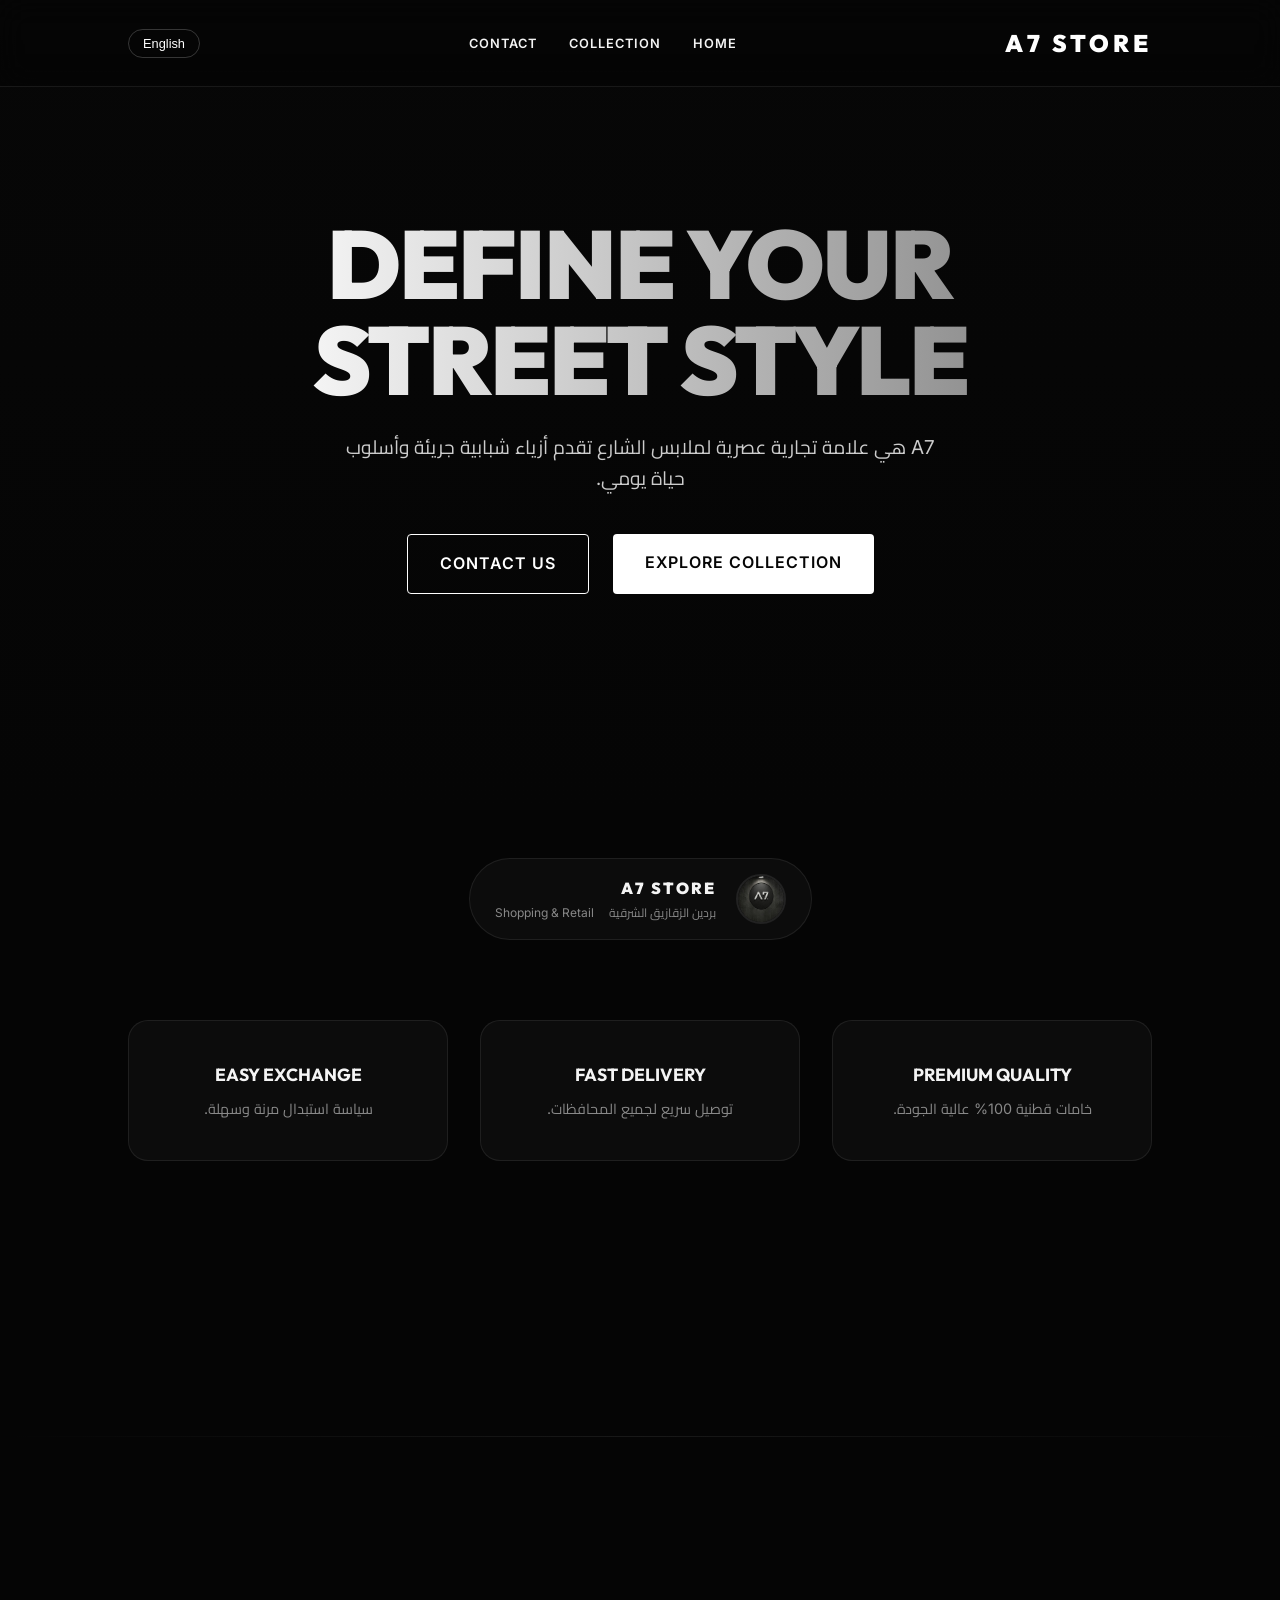
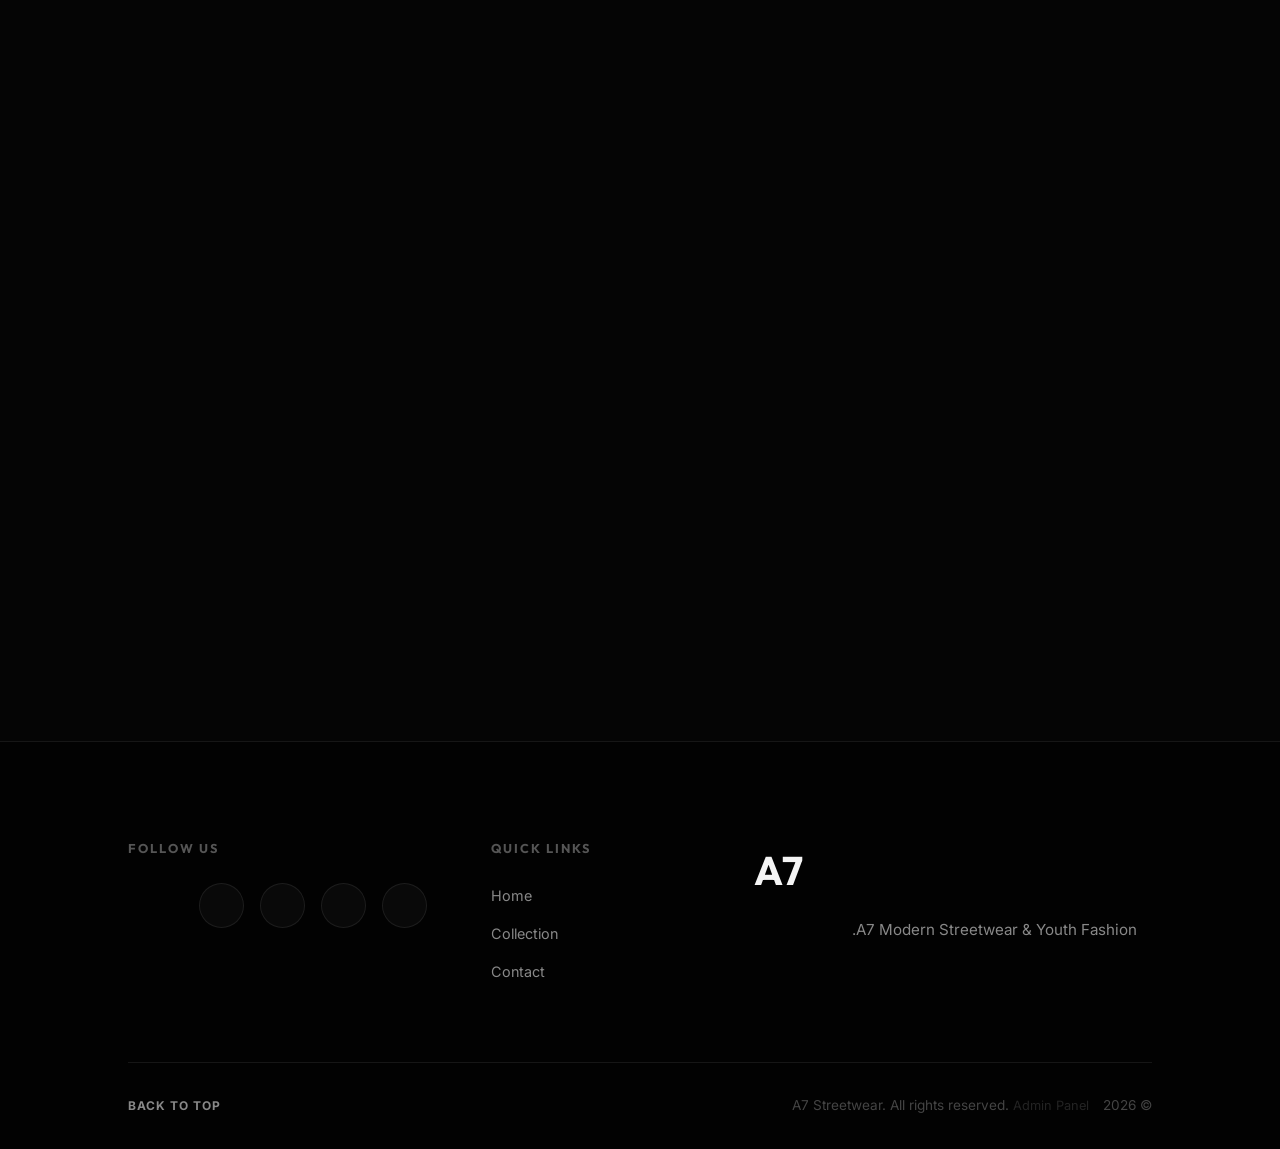
==== A7/index.html @ 6759c623 "Add files via upload" ====
<!DOCTYPE html>
<html lang="ar" dir="rtl">

<head>
  <meta charset="UTF-8">
  <meta name="viewport" content="width=device-width, initial-scale=1.0">
  <title>A7 - Minimalist Streetwear</title>
  <meta name="description" content="A7 is a modern streetwear brand delivering bold youth fashion and everyday style.">
  <link rel="stylesheet" href="css/style.css">
  <link rel="preconnect" href="https://fonts.googleapis.com">
  <link rel="preconnect" href="https://fonts.gstatic.com" crossorigin>
  <link
    href="https://fonts.googleapis.com/css2?family=Cairo:wght@400;600;700;900&family=Inter:wght@300;400;600;700;800&family=Outfit:wght@400;700;900&display=swap"
    rel="stylesheet">
  <script src="https://unpkg.com/lucide@latest"></script>
  
  <!-- Firebase SDK -->
  <script src="https://www.gstatic.com/firebasejs/10.8.0/firebase-app-compat.js"></script>
  <script src="https://www.gstatic.com/firebasejs/10.8.0/firebase-firestore-compat.js"></script>
</head>

<body>

  <!-- Navigation -->
  <nav>
    <a href="#home" class="brand-logo">A7 STORE</a>
    <ul class="nav-links">
      <li><a href="#home" data-i18n="nav_home">Home</a></li>
      <li><a href="#collection" data-i18n="nav_collection">Collection</a></li>
      <li><a href="#contact" data-i18n="nav_contact">Contact</a></li>
    </ul>
    <div class="nav-right">
      <button id="lang-switch" onclick="toggleLanguage()" class="lang-btn-simple">English</button>
    </div>
  </nav>

  <!-- Hero Section -->
  <section id="home" class="hero-section">
    <div class="hero-overlay"></div>
    <div class="hero-content">
      <h1 class="hero-title" data-i18n="hero_title_main">Define Your Street Style</h1>
      <p class="hero-subtitle" data-i18n="hero_desc">A7 هي علامة تجارية عصرية لملابس الشارع تقدم أزياء شبابية جريئة
        وأسلوب حياة يومي.</p>
      <div class="hero-btns">
        <a href="#collection" class="btn" data-i18n="hero_explore">Explore Collection</a>
        <a href="#contact" class="btn btn-outline" data-i18n="hero_contact">Contact Us</a>
      </div>
    </div>
  </section>

  <!-- Brand Identity Section (Subtle Profile) -->
  <div class="brand-profile">
    <div class="profile-compact">
      <img src="img/brand.jpg" alt="A7 Store Logo" class="profile-img-small">
      <div class="profile-text">
        <h2 class="profile-name">A7 STORE <i data-lucide="check-circle" class="verified-icon"></i></h2>
        <div class="profile-meta">
          <span><i data-lucide="map-pin"></i> بردين الزقازيق الشرقية</span>
          <span><i data-lucide="shopping-bag"></i> Shopping & Retail</span>
        </div>
      </div>
    </div>
  </div>

  <!-- Features Section -->
  <section class="features">
    <div class="features-container">
      <div class="feature-card">
        <i data-lucide="shield-check"></i>
        <h3 data-i18n="feat_quality">Premium Quality</h3>
        <p data-i18n="feat_quality_desc">خامات قطنية 100% عالية الجودة.</p>
      </div>
      <div class="feature-card">
        <i data-lucide="truck"></i>
        <h3 data-i18n="feat_shipping">Fast Delivery</h3>
        <p data-i18n="feat_shipping_desc">توصيل سريع لجميع المحافظات.</p>
      </div>
      <div class="feature-card">
        <i data-lucide="refresh-cw"></i>
        <h3 data-i18n="feat_exchange">Easy Exchange</h3>
        <p data-i18n="feat_exchange_desc">سياسة استبدال مرنة وسهلة.</p>
      </div>
    </div>
  </section>

  <!-- Search and Categories -->
  <section class="catalog-controls">
    <div class="search-container">
      <i data-lucide="search"></i>
      <input type="text" id="productSearch" placeholder="ابحث عن منتج..." data-i18n="[placeholder]search_placeholder" onkeyup="searchProducts()">
    </div>

    <div class="category-bar">
      <button class="cat-btn active" onclick="filterCategory('all')" data-i18n="cat_all">الكل</button>
      <button class="cat-btn" onclick="filterCategory('hoodies')" data-i18n="cat_hoodies">هوديز</button>
      <button class="cat-btn" onclick="filterCategory('tshirts')" data-i18n="cat_tshirts">تيشيرتات</button>
      <button class="cat-btn" onclick="filterCategory('pants')" data-i18n="cat_pants">بناطيل</button>
      <button class="cat-btn" onclick="filterCategory('accessories')" data-i18n="cat_acc">إكسسوارات</button>
    </div>
  </section>

  <div class="section-divider"></div>


  <section id="collection" class="collection">
    <h2 data-i18n="collection_title">Latest Collection</h2>
    <div id="loading-spinner" data-i18n="loading_products" style="text-align:center; padding:50px; color:#aaa; font-family:'Outfit', sans-serif;">
      Loading products...
    </div>
    <div class="collection-grid" id="collection-grid">
      <!-- Products will be loaded dynamically via Firebase -->
    </div>
  </section>




  <!-- Contact/Booking Section -->
  <section id="contact" class="contact">
    <h2 data-i18n="contact_title">Get in Touch</h2>
    <p data-i18n="contact_subtitle" style="margin-bottom: 2rem; color: var(--gray-color);">Reach out for inquiries.</p>

    <div class="contact-direct">
      <a href="https://wa.me/201063267221" target="_blank" class="contact-link wa">
        <img src="https://img.icons8.com/color/48/whatsapp--v1.png" alt="WhatsApp"
          style="width:24px; height:24px; margin-right:8px;">
        <span data-i18n="contact_whatsapp">Contact on WhatsApp</span>
      </a>
      <a href="https://ig.me/m/ahmed_t_eldashy" target="_blank" class="contact-link ig">
        <img src="https://img.icons8.com/color/48/instagram-new--v1.png" alt="Instagram"
          style="width:24px; height:24px; margin-right:8px;">
        <span data-i18n="contact_instagram">Contact on Instagram</span>
      </a>
      <a href="https://m.me/medo.elmarakby.2025" target="_blank" class="contact-link fb">
        <img src="https://img.icons8.com/color/48/facebook-new.png" alt="Facebook"
          style="width:24px; height:24px; margin-right:8px;">
        <span data-i18n="contact_facebook">Contact on Facebook</span>
      </a>
      <a href="https://www.tiktok.com/@hos4561?_r=1&_t=ZS-95L60zJAX5E" target="_blank" class="contact-link tt">
        <img src="https://img.icons8.com/color/48/tiktok.png" alt="TikTok"
          style="width:24px; height:24px; margin-right:8px;">
        <span data-i18n="contact_tiktok">Contact on TikTok</span>
      </a>
    </div>
  </section>

  <!-- Footer -->
  <footer>
    <div class="footer-grid">
      <div class="footer-brand">
        <h3 data-i18n="footer_brand">A7</h3>
        <p data-i18n="footer_desc">A7 Modern Streetwear & Youth Fashion.</p>
      </div>
      <div class="footer-links">
        <h4 data-i18n="footer_quick_links">Quick Links</h4>
        <ul>
          <li><a href="#home" data-i18n="nav_home">Home</a></li>
          <li><a href="#collection" data-i18n="nav_collection">Collection</a></li>
          <li><a href="#contact" data-i18n="nav_contact">Contact</a></li>
        </ul>
      </div>
      <div class="footer-social">
        <h4 data-i18n="footer_follow">Follow Us</h4>
        <div class="socials">
          <a href="https://ig.me/m/ahmed_t_eldashy" target="_blank" class="ig"><i data-lucide="instagram"></i></a>
          <a href="https://m.me/medo.elmarakby.2025" target="_blank" class="fb"><i data-lucide="facebook"></i></a>
          <a href="https://www.tiktok.com/@hos4561?_r=1&_t=ZS-95L60zJAX5E" target="_blank" class="tt"><i
              data-lucide="tiktok"></i></a>
          <a href="https://wa.me/201063267221" target="_blank" class="wa"><i data-lucide="message-circle"></i></a>
        </div>
      </div>
    </div>
    <div class="footer-bottom">
      <p data-i18n="footer_copy">&copy; 2026 A7 Streetwear. All rights reserved. <a href="admin.html" style="color: inherit; text-decoration: none; opacity: 0.5; margin-right: 10px; font-size: 0.8rem;">Admin Panel</a></p>
      <a href="#home" class="back-to-top"><i data-lucide="arrow-up"></i> <span data-i18n="back_to_top">Back to Top</span></a>
    </div>
  </footer>

  <!-- Product Modal -->
  <div id="productModal" class="modal">
    <div class="modal-content">
      <span class="close-btn" onclick="closeModal()">&times;</span>

      <div class="modal-grid">
        <div class="modal-gallery">
          <img id="modalMainImg" src="" alt="Main Product View">
          <div id="thumbGallery" class="thumb-gallery"></div>
        </div>

        <div class="modal-info">
          <h2 id="modalTitle"></h2>
          <p id="modalPrice" class="price"></p>

          <div class="selection-section">
            <p class="section-label" data-i18n="modal_color">Select Color:</p>
            <div id="colorOptions" class="color-options"></div>
          </div>

          <div class="selection-control">
            <p class="section-label" data-i18n="modal_size">Select Size:</p>
            <div id="sizeOptions" class="size-icons"></div>
          </div>

          <div class="selection-control">
            <p class="section-label" data-i18n="modal_qty">Quantity:</p>
            <div class="qty-selector">
              <button onclick="changeQty(-1)"><i data-lucide="minus"></i></button>
              <input type="number" id="modalQty" value="1" min="1" readonly>
              <button onclick="changeQty(1)"><i data-lucide="plus"></i></button>
            </div>
          </div>



          <button class="btn buy-now-btn" onclick="sendOrder()" data-i18n="modal_confirm">Confirm Purchase</button>
        </div>
      </div>
    </div>
  </div>

  <style>
    .modal {
      display: none;
      position: fixed;
      z-index: 10000;
      left: 0;
      top: 0;
      width: 100%;
      height: 100%;
      background: rgba(0, 0, 0, 0.9);
      overflow-y: auto;
      backdrop-filter: blur(5px);
    }

    .modal-content {
      background: #0a0a0a;
      color: white;
      margin: 5% auto;
      padding: 40px;
      width: 90%;
      max-width: 900px;
      border: 1px solid #222;
      border-radius: 15px;
      position: relative;
      box-shadow: 0 25px 50px -12px rgba(0, 0, 0, 0.5);
    }

    .modal-grid {
      display: grid;
      grid-template-columns: 1fr 1fr;
      gap: 40px;
    }

    @media (max-width: 768px) {
      .modal-grid {
        grid-template-columns: 1fr;
      }

      .modal-content {
        margin: 20px auto;
        padding: 20px;
      }
    }

    .close-btn {
      position: absolute;
      right: 25px;
      top: 15px;
      font-size: 32px;
      cursor: pointer;
      opacity: 0.7;
      transition: 0.3s;
    }

    .close-btn:hover {
      opacity: 1;
      transform: rotate(90deg);
    }

    #modalMainImg {
      width: 100%;
      aspect-ratio: 3/4;
      object-fit: cover;
      border-radius: 12px;
      border: 1px solid #333;
    }

    .thumb-gallery {
      display: flex;
      gap: 12px;
      margin-top: 15px;
      justify-content: center;
      flex-wrap: wrap;
    }

    .thumb-img {
      width: 70px;
      height: 70px;
      object-fit: cover;
      border-radius: 8px;
      cursor: pointer;
      border: 2px solid transparent;
      transition: 0.3s;
      opacity: 0.6;
    }

    .thumb-img:hover,
    .thumb-img.active {
      border-color: white;
      opacity: 1;
    }

    .modal-info {
      text-align: left;
      display: flex;
      flex-direction: column;
      justify-content: center;
    }

    #modalTitle {
      font-family: 'Outfit', sans-serif;
      font-size: 2.2rem;
      margin-bottom: 10px;
      letter-spacing: -0.5px;
    }

    .price {
      font-size: 1.5rem;
      color: #888;
      margin-bottom: 30px;
      font-weight: 600;
    }

    .section-label {
      font-size: 0.9rem;
      text-transform: uppercase;
      letter-spacing: 1px;
      color: #666;
      margin-bottom: 15px;
      display: block;
    }

    .selection-section,
    .selection-control {
      margin-bottom: 30px;
    }

    .color-options {
      display: flex;
      gap: 12px;
      flex-wrap: wrap;
    }

    .color-circle {
      width: 35px;
      height: 35px;
      border-radius: 50%;
      cursor: pointer;
      border: 2px solid rgba(255, 255, 255, 0.1);
      transition: 0.3s cubic-bezier(0.4, 0, 0.2, 1);
      position: relative;
    }

    .color-circle:hover {
      transform: scale(1.15);
    }

    .color-circle.active {
      border-color: white;
      box-shadow: 0 0 15px rgba(255, 255, 255, 0.3);
    }

    .size-icons {
      display: flex;
      gap: 10px;
      flex-wrap: wrap;
    }

    .size-btn {
      min-width: 50px;
      height: 50px;
      border: 1px solid #333;
      background: #111;
      color: white;
      cursor: pointer;
      transition: 0.3s;
      font-weight: 600;
      border-radius: 8px;
      display: flex;
      align-items: center;
      justify-content: center;
    }

    .size-btn:hover {
      border-color: #666;
    }

    .size-btn.active {
      background: white;
      color: black;
      border-color: white;
    }

    .buy-now-btn {
      width: 100%;
      padding: 18px;
      background: white;
      color: black;
      border: none;
      border-radius: 12px;
      font-size: 1.1rem;
      font-weight: 700;
      cursor: pointer;
      transition: 0.4s;
      margin-top: 10px;
    }

    .buy-now-btn:hover {
      transform: translateY(-3px);
      background: #f0f0f0;
      box-shadow: 0 10px 20px rgba(255, 255, 255, 0.1);
    }
  </style>

  <script src="js/script.js"></script>
</body>

</html>
---- A7/css/style.css ----
/* css/style.css */
:root {
  --bg-color: #050505;
  --text-color: #f4f4f4;
  --accent-color: #ffffff;
  --gray-color: #888888;
  --card-bg: #111111;
  --transition: all 0.4s cubic-bezier(0.4, 0, 0.2, 1);
  --font-main: 'Inter', 'Cairo', sans-serif;
  --font-head: 'Outfit', 'Cairo', sans-serif;
  --glass: rgba(255, 255, 255, 0.03);
  --glass-border: rgba(255, 255, 255, 0.08);
}

* {
  margin: 0;
  padding: 0;
  box-sizing: border-box;
}

body {
  font-family: var(--font-main);
  background-color: var(--bg-color);
  color: var(--text-color);
  line-height: 1.6;
  overflow-x: hidden;
}

html {
  scroll-behavior: smooth;
}

/* Custom Scrollbar */
::-webkit-scrollbar {
  width: 8px;
}

::-webkit-scrollbar-track {
  background: var(--bg-color);
}

::-webkit-scrollbar-thumb {
  background: #222;
  border-radius: 10px;
}

::-webkit-scrollbar-thumb:hover {
  background: #333;
}

/* Typography */
h1,
h2,
h3,
h4,
.brand-logo {
  font-family: var(--font-head);
  text-transform: uppercase;
}

h2 {
  font-size: 3rem;
  font-weight: 900;
  margin-bottom: 2rem;
  letter-spacing: 2px;
}

.brand-logo {
  font-size: 1.5rem;
  font-weight: 900;
  letter-spacing: 4px;
  color: var(--accent-color);
  text-decoration: none;
}

/* Layout */
section {
  padding: 6rem 10%;
  opacity: 0;
  transform: translateY(30px);
  transition: opacity 0.8s ease-out, transform 0.8s ease-out;
}

section.visible {
  opacity: 1;
  transform: translateY(0);
}

.btn {
  display: inline-block;
  padding: 1rem 2rem;
  background-color: var(--accent-color);
  color: var(--bg-color);
  text-decoration: none;
  font-weight: 600;
  text-transform: uppercase;
  letter-spacing: 1px;
  border: none;
  cursor: pointer;
  transition: var(--transition);
  border-radius: 4px;
}

.btn:hover {
  background-color: var(--gray-color);
  transform: translateY(-3px);
}

.btn-outline {
  background-color: transparent;
  color: var(--accent-color);
  border: 1px solid var(--accent-color);
}

.btn-outline:hover {
  background-color: var(--accent-color);
  color: var(--bg-color);
}

/* Navbar */
nav {
  position: fixed;
  top: 0;
  width: 100%;
  padding: 1.5rem 10%;
  display: flex;
  justify-content: space-between;
  align-items: center;
  z-index: 1000;
  transition: var(--transition);
  backdrop-filter: blur(15px);
  -webkit-backdrop-filter: blur(15px);
  background: rgba(5, 5, 5, 0.7);
  border-bottom: 1px solid var(--glass-border);
}

.nav-links {
  list-style: none;
  display: flex;
  gap: 2rem;
}

.nav-links a {
  color: var(--text-color);
  text-decoration: none;
  font-weight: 600;
  text-transform: uppercase;
  letter-spacing: 1px;
  font-size: 0.8rem;
  transition: var(--transition);
}

.nav-links a:hover {
  color: var(--gray-color);
}

.nav-right {
  display: flex;
  align-items: center;
}

.lang-btn-simple {
  background: transparent;
  color: white;
  border: 1px solid rgba(255, 255, 255, 0.2);
  padding: 6px 14px;
  border-radius: 20px;
  cursor: pointer;
  font-size: 0.8rem;
  transition: 0.3s;
}

.lang-btn-simple:hover {
  background: white;
  color: black;
}

/* Catalog Profile Header */
/* Hero Section */
.hero-section {
  position: relative;
  height: 90vh;
  display: flex;
  align-items: center;
  justify-content: center;
  text-align: center;
  background: url('https://images.unsplash.com/photo-1523398363243-ce9bbbd06c95?q=80&w=1920&auto=format&fit=crop') center/cover no-repeat;
  /* Fallback color if image is missing */
  background-color: #111;
  padding: 0 10%;
  margin-top: 0;
  overflow: hidden;
  opacity: 1; /* Override default section opacity */
  transform: none; /* Override default section transform */
}

.hero-overlay {
  position: absolute;
  top: 0;
  left: 0;
  width: 100%;
  height: 100%;
  background: linear-gradient(to bottom, rgba(0,0,0,0.6), rgba(5,5,5,1));
}

.hero-content {
  position: relative;
  z-index: 2;
  max-width: 800px;
  animation: fadeInUp 1s ease-out;
}

.hero-title {
  font-size: clamp(3rem, 10vw, 6rem);
  font-weight: 900;
  line-height: 1;
  margin-bottom: 1.5rem;
  letter-spacing: -2px;
  background: linear-gradient(to right, #fff, #888);
  -webkit-background-clip: text;
  -webkit-text-fill-color: transparent;
}

.hero-subtitle {
  font-size: 1.2rem;
  color: #ccc;
  margin-bottom: 2.5rem;
  max-width: 600px;
  margin-inline: auto;
}

.hero-btns {
  display: flex;
  gap: 1.5rem;
  justify-content: center;
}

/* Brand Profile Compact */
.brand-profile {
  padding: 3rem 10% 1rem;
  background: var(--bg-color);
}

.profile-compact {
  display: flex;
  align-items: center;
  gap: 20px;
  background: var(--glass);
  padding: 15px 25px;
  border-radius: 50px;
  width: fit-content;
  border: 1px solid var(--glass-border);
  margin: 0 auto;
}

.profile-img-small {
  width: 50px;
  height: 50px;
  border-radius: 50%;
  border: 2px solid #222;
}

.profile-name {
  font-size: 1rem;
  margin-bottom: 2px;
  display: flex;
  align-items: center;
  gap: 5px;
}

.verified-icon {
  width: 16px;
  color: #25D366;
}

.profile-meta {
  display: flex;
  gap: 15px;
  font-size: 0.75rem;
  color: var(--gray-color);
}

/* Features */
.features {
  padding: 4rem 10%;
  opacity: 1;
  transform: none;
}

.features-container {
  display: grid;
  grid-template-columns: repeat(auto-fit, minmax(250px, 1fr));
  gap: 2rem;
}

.feature-card {
  background: var(--glass);
  padding: 2.5rem 2rem;
  border-radius: 20px;
  text-align: center;
  border: 1px solid var(--glass-border);
  transition: var(--transition);
}

.feature-card:hover {
  background: rgba(255, 255, 255, 0.05);
  transform: translateY(-10px);
  border-color: #444;
}

.feature-card i {
  width: 40px;
  height: 40px;
  margin-bottom: 1.5rem;
  color: #fff;
}

.feature-card h3 {
  font-size: 1.1rem;
  margin-bottom: 0.5rem;
}

.feature-card p {
  font-size: 0.9rem;
  color: var(--gray-color);
}

/* Catalog Controls */
.catalog-controls {
  padding: 2rem 10%;
  background: rgba(5, 5, 5, 0.8);
  border-bottom: 1px solid var(--glass-border);
}

.search-container {
  position: relative;
  max-width: 500px;
  margin: 0 auto 2rem;
}

.search-container i {
  position: absolute;
  right: 15px;
  top: 50%;
  transform: translateY(-50%);
  color: #555;
  width: 18px;
  height: 18px;
}

.search-container input {
  width: 100%;
  padding: 12px 45px 12px 15px;
  background: #111;
  border: 1px solid #222;
  border-radius: 10px;
  color: white;
  font-size: 0.95rem;
  transition: 0.3s;
}

.search-container input:focus {
  outline: none;
  border-color: #444;
  background: #151515;
}

.category-bar {
  display: flex;
  justify-content: center;
  gap: 10px;
  overflow-x: auto;
  padding-bottom: 5px;
  scrollbar-width: none;
}

.category-bar::-webkit-scrollbar {
  display: none;
}

.cat-btn {
  padding: 8px 20px;
  background: #111;
  border: 1px solid #222;
  border-radius: 25px;
  color: var(--gray-color);
  cursor: pointer;
  white-space: nowrap;
  font-size: 0.85rem;
  font-weight: 600;
  transition: 0.3s;
}

.cat-btn:hover {
  border-color: #444;
  color: white;
}

.cat-btn.active {
  background: white;
  color: black;
  border-color: white;
}

/* Collection Grid Adjustments */
.collection {
  padding: 2rem 10% 6rem;
}

.collection-grid {
  display: grid;
  grid-template-columns: repeat(auto-fill, minmax(280px, 1fr));
  gap: 2rem;
}

.product-card {
  background-color: var(--bg-color);
  border-radius: 8px;
  overflow: hidden;
  position: relative;
  transition: var(--transition);
  border: 1px solid #1a1a1a;
}

.product-card:hover {
  transform: translateY(-10px);
  box-shadow: 0 15px 30px rgba(0, 0, 0, 0.8);
  border-color: #333;
}

.product-img-wrapper {
  overflow: hidden;
  height: 380px;
  position: relative;
}

.product-img {
  width: 100%;
  height: 100%;
  object-fit: cover;
  transition: transform 0.6s ease;
  filter: grayscale(30%);
}

.product-card:hover .product-img {
  transform: scale(1.1);
  filter: grayscale(0%);
}

@keyframes fadeInUp {
  from {
    opacity: 0;
    transform: translateY(30px);
  }
  to {
    opacity: 1;
    transform: translateY(0);
  }
}

.product-info {
  padding: 1.5rem;
  position: relative;
  display: flex;
  flex-direction: column;
  align-items: flex-start;
}

.product-name {
  font-size: 1.1rem;
  font-weight: 700;
  margin-bottom: 0.5rem;
  text-transform: uppercase;
}

.product-desc {
  font-size: 0.85rem;
  color: var(--gray-color);
  margin-bottom: 1rem;
  line-height: 1.4;
}

.product-price {
  font-weight: 900;
  font-size: 1.2rem;
  margin-bottom: 1.5rem;
}

.old-price {
  text-decoration: line-through;
  color: var(--gray-color);
  font-size: 0.9rem;
  margin-right: 8px;
  font-weight: normal;
}

.discount-badge {
  position: absolute;
  top: 15px;
  right: 15px;
  background-color: #e74c3c;
  color: white;
  padding: 5px 10px;
  border-radius: 4px;
  font-weight: bold;
  font-size: 0.85rem;
  z-index: 10;
  box-shadow: 0 4px 6px rgba(0, 0, 0, 0.3);
}

.offer-countdown {
  display: flex;
  gap: 10px;
  margin-bottom: 1.5rem;
  justify-content: center;
  background: rgba(231, 76, 60, 0.1);
  padding: 10px;
  border-radius: 8px;
  border: 1px solid rgba(231, 76, 60, 0.3);
}

.time-unit {
  display: flex;
  flex-direction: column;
  align-items: center;
  min-width: 45px;
}

.time-val {
  font-size: 1.2rem;
  font-weight: 800;
  color: #e74c3c;
  line-height: 1;
}

.time-lbl {
  font-size: 0.7rem;
  color: var(--gray-color);
  text-transform: uppercase;
  margin-top: 4px;
}

.product-action {
  width: 100%;
}

.product-action .btn {
  width: 100%;
  text-align: center;
  padding: 0.8rem;
  font-size: 0.9rem;
}

/* Modal Enhancements */
.product-highlights {
  display: flex;
  justify-content: space-between;
  text-align: center;
  padding: 15px 0;
  border-top: 1px solid #1a1a1a;
  border-bottom: 1px solid #1a1a1a;
  margin: 20px 0 25px;
  gap: 10px;
}

.highlight-item {
  flex: 1;
  display: flex;
  flex-direction: column;
  align-items: center;
  gap: 6px;
}

.highlight-item i {
  color: var(--accent-color);
  width: 20px;
  height: 20px;
  opacity: 0.8;
}

.highlight-item span {
  font-size: 0.7rem;
  text-transform: uppercase;
  color: var(--gray-color);
  letter-spacing: 0.5px;
}
.qty-selector {
  display: flex;
  align-items: center;
  gap: 10px;
  background: #111;
  border-radius: 8px;
  padding: 5px;
  width: fit-content;
}

.qty-selector button {
  background: #222;
  border: none;
  color: white;
  width: 35px;
  height: 35px;
  border-radius: 6px;
  cursor: pointer;
  display: flex;
  align-items: center;
  justify-content: center;
  transition: 0.2s;
}

.qty-selector button:hover {
  background: #333;
}

.qty-selector input {
  width: 40px;
  text-align: center;
  background: transparent;
  border: none;
  color: white;
  font-weight: bold;
  font-size: 1rem;
}


/* Contact Section */
.contact {
  background-color: #080808;
  text-align: center;
}

.contact-form {
  max-width: 600px;
  margin: 0 auto;
  text-align: left;
}

.form-group {
  margin-bottom: 1.5rem;
}

.form-control {
  width: 100%;
  padding: 1rem;
  background-color: var(--bg-color);
  border: 1px solid #222;
  color: var(--text-color);
  border-radius: 4px;
  font-family: inherit;
  font-size: 1rem;
  transition: var(--transition);
}

.form-control:focus {
  outline: none;
  border-color: var(--gray-color);
}

textarea.form-control {
  height: 120px;
  resize: vertical;
}

.form-message {
  margin-top: 1rem;
  padding: 1rem;
  border-radius: 4px;
  display: none;
  font-size: 0.9rem;
}

.form-message.success {
  display: block;
  background-color: rgba(46, 204, 113, 0.1);
  color: #2ecc71;
  border: 1px solid rgba(46, 204, 113, 0.3);
}

.form-message.error {
  display: block;
  background-color: rgba(231, 76, 60, 0.1);
  color: #e74c3c;
  border: 1px solid rgba(231, 76, 60, 0.3);
}

/* Footer */
footer {
  background-color: #020202;
  padding: 6rem 10% 2rem;
  text-align: left;
  border-top: 1px solid var(--glass-border);
}

.footer-grid {
  display: grid;
  grid-template-columns: 2fr 1fr 1.5fr;
  gap: 4rem;
  padding-bottom: 4rem;
  margin-bottom: 2rem;
  border-bottom: 1px solid var(--glass-border);
}

.footer-brand h3 {
  font-size: 2.5rem;
  margin-bottom: 1rem;
  letter-spacing: -1px;
}

.footer-brand p {
  color: var(--gray-color);
  font-size: 0.95rem;
  max-width: 300px;
}

.footer-links h4,
.footer-social h4 {
  font-size: 0.8rem;
  text-transform: uppercase;
  letter-spacing: 2px;
  margin-bottom: 1.5rem;
  color: #555;
}

.footer-links ul {
  list-style: none;
}

.footer-links ul li {
  margin-bottom: 0.8rem;
}

.footer-links ul li a {
  color: var(--gray-color);
  text-decoration: none;
  font-size: 0.9rem;
  transition: var(--transition);
}

.footer-links ul li a:hover {
  color: #fff;
  padding-left: 5px;
}

.socials {
  display: flex;
  gap: 1rem;
}

.socials a {
  width: 45px;
  height: 45px;
  background: var(--glass);
  border: 1px solid var(--glass-border);
  border-radius: 50%;
  display: flex;
  align-items: center;
  justify-content: center;
  color: var(--gray-color);
  text-decoration: none;
  transition: var(--transition);
}

.section-divider {
  height: 1px;
  width: 100%;
  background: linear-gradient(to right, transparent, var(--glass-border), transparent);
  margin: 2rem 0;
}

.socials a:hover {
  color: var(--text-color);
}

.footer-bottom {
  display: flex;
  justify-content: space-between;
  align-items: center;
  color: #444;
  font-size: 0.85rem;
}

.back-to-top {
  color: var(--gray-color);
  text-decoration: none;
  text-transform: uppercase;
  font-weight: 700;
  letter-spacing: 1px;
  font-size: 0.75rem;
  display: flex;
  align-items: center;
  gap: 8px;
  transition: var(--transition);
}

.back-to-top i {
  width: 14px;
}

/* Responsive */
@media (max-width: 900px) {
  .about {
    flex-direction: column-reverse;
  }


  .hero-title {
    font-size: 6rem;
  }
}

@media (max-width: 768px) {
  .hero-title {
    font-size: 4.5rem;
  }

  h2 {
    font-size: 2rem;
  }

  .nav-links {
    display: none;
  }

  .footer-grid {
    grid-template-columns: 1fr;
    gap: 3rem;
    text-align: center;
  }

  .footer-brand p {
    margin: 0 auto;
  }

  .socials {
    justify-content: center;
  }

  .footer-bottom {
    flex-direction: column;
    gap: 1.5rem;
  }

  section {
    padding: 4rem 5%;
  }
}

@media (max-width: 600px) {
  .collection-grid {
    display: grid !important;
    /* عرض منتجين فقط في الصف بدل 4 */
    grid-template-columns: repeat(2, 1fr) !important;
    gap: 15px !important;
    /* مسافة كافية بين المنتجين */
    padding: 10px !important;
  }

  .product-card {
    width: 100% !important;
    /* إضافة حدود خفيفة لتمييز المنتجات */
    border: 1px solid #222;
    border-radius: 8px;
    overflow: hidden;
  }

  .product-name {
    font-size: 0.85rem !important;
    margin: 10px 5px !important;
    text-align: center;
  }

  .product-price {
    font-size: 0.9rem !important;
    color: #fff;
    margin-bottom: 10px !important;
  }

  /* تعديل الزرار ليكون عرضه مناسباً */
  .product-action a {
    display: block !important;
    width: 90% !important;
    margin: 5px auto 10px !important;
    padding: 8px 0 !important;
    font-size: 0.75rem !important;
    text-align: center;
  }

  /* تأكد من إضافة هذا الجزء داخل @media (max-width: 600px) */

  .product-img-wrapper {
    height: auto !important;
    /* إزالة الارتفاع الثابت */
    aspect-ratio: 2/3 !important;
    /* تحديد نسبة العرض للطول لضمان التناسق */
    overflow: hidden;
  }

  .product-img-wrapper img {
    width: 100% !important;
    height: 100% !important;
    object-fit: cover !important;
    /* أو استخدم contain لو عايز الصورة تظهر كاملة بدون أي قص */
    display: block;
  }

  /* تصغير المسافات الداخلية لتقليل طول الكارت */
  .product-info {
    padding: 10px 5px !important;
  }

  .offer-countdown {
    gap: 4px;
    padding: 6px;
    margin-bottom: 0.8rem;
  }
  
  .time-unit {
    min-width: 30px;
    flex: 1;
  }

  .time-val {
    font-size: 0.9rem;
  }

  .time-lbl {
    font-size: 0.55rem;
  }
}

/* Removed WhatsApp Floating Button Styles */

/* Contact Info Direct Links */
.contact-direct {
  margin-top: 3rem;
  display: flex;
  justify-content: center;
  gap: 2rem;
  flex-wrap: wrap;
}

.contact-link {
  display: flex;
  align-items: center;
  gap: 10px;
  color: var(--text-color);
  text-decoration: none;
  font-weight: 600;
  padding: 12px 24px;
  background: var(--card-bg);
  border: 1px solid #222;
  border-radius: 8px;
  transition: var(--transition);
}

.contact-link:hover {
  background: #1a1a1a;
  border-color: #444;
  transform: translateY(-3px);
}

/* Brand Color Buttons for Contact Section */
.contact-link.wa { background-color: #25D366 !important; color: #fff !important; border-color: #25D366 !important; }
.contact-link.ig { background-color: #E4405F !important; color: #fff !important; border-color: #E4405F !important; }
.contact-link.fb { background-color: #1877F2 !important; color: #fff !important; border-color: #1877F2 !important; }
.contact-link.tt { background-color: #000 !important; color: #fff !important; border: 1px solid #333 !important; }

/* Ensure icons inside these brand buttons stay white for contrast */
.contact-link.wa i, .contact-link.wa svg,
.contact-link.ig i, .contact-link.ig svg,
.contact-link.fb i, .contact-link.fb svg,
.contact-link.tt i, .contact-link.tt svg { 
  color: #fff !important; 
  stroke: #fff !important; 
}

/* Guarantee Brand Colors for Footer Icons */
.socials a.wa i, .socials a.wa svg { color: #25D366 !important; stroke: #25D366 !important; }
.socials a.ig i, .socials a.ig svg { color: #E4405F !important; stroke: #E4405F !important; }
.socials a.fb i, .socials a.fb svg { color: #1877F2 !important; stroke: #1877F2 !important; }
.socials a.tt i, .socials a.tt svg { color: #fff !important; stroke: #fff !important; }

.socials a:hover {
  filter: brightness(1.2);
  transform: scale(1.1);
}
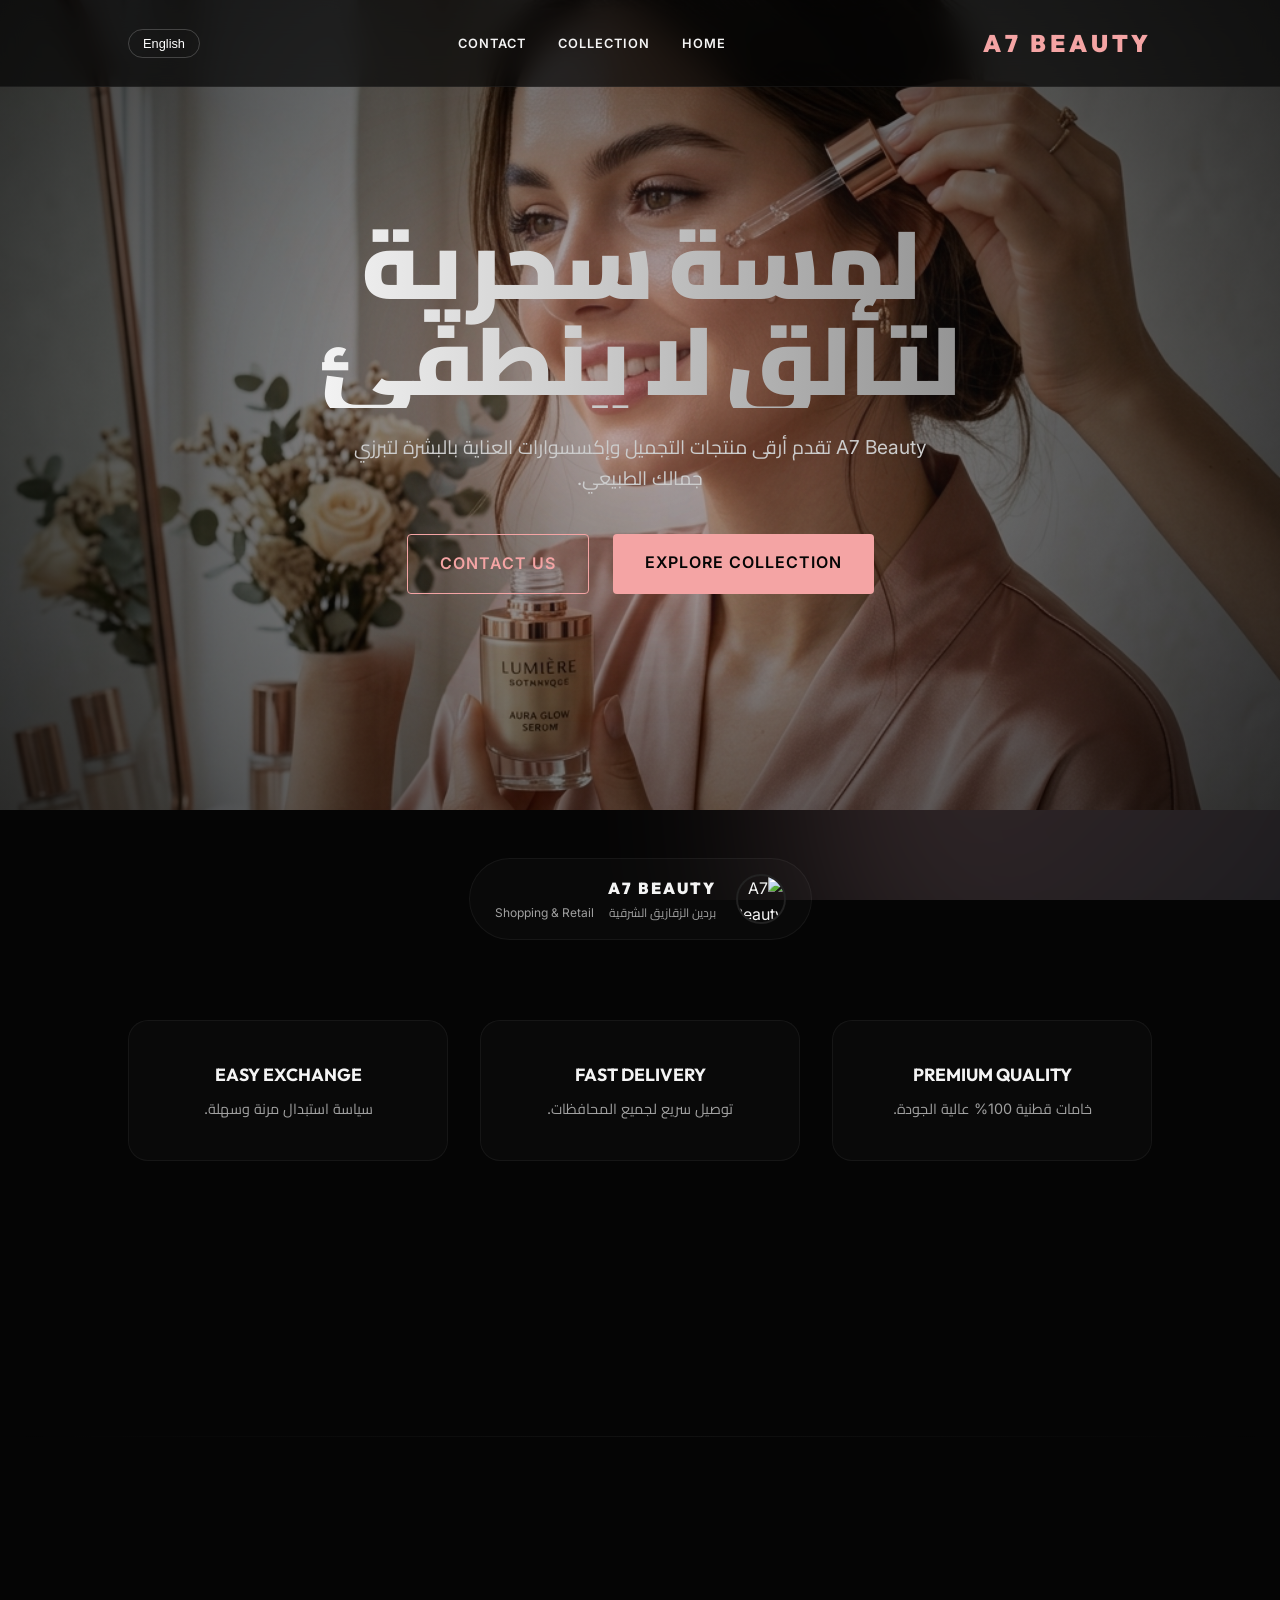
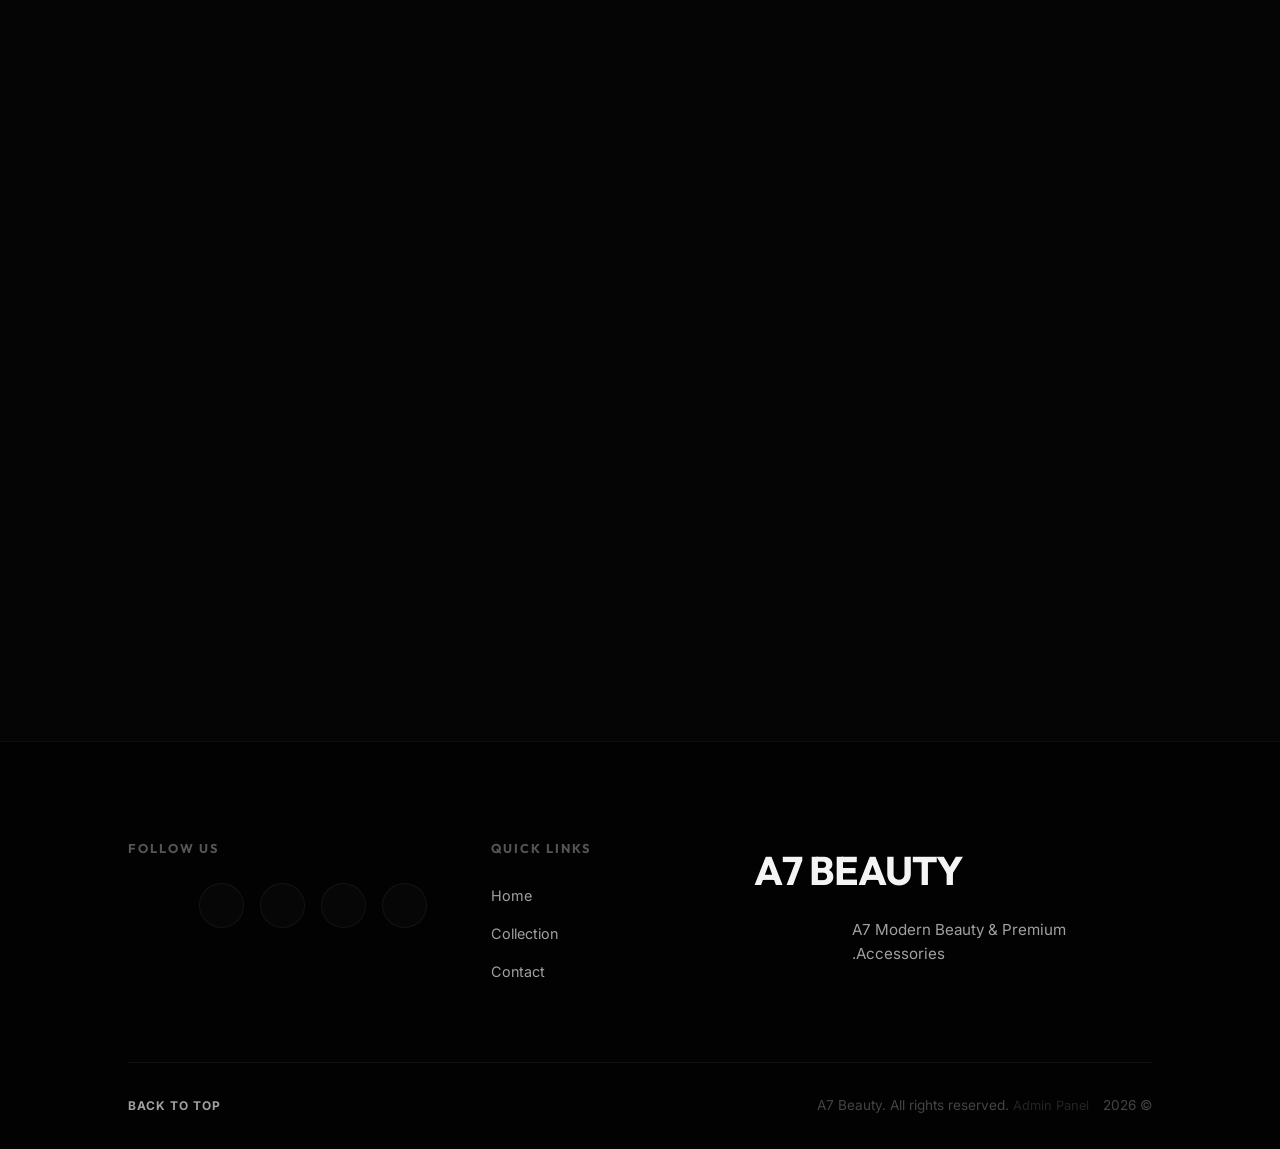
==== commit eca0b2bc: "Add files via upload" ====
--- a/A7/index.html
+++ b/A7/index.html
@@ -4,8 +4,8 @@
 <head>
   <meta charset="UTF-8">
   <meta name="viewport" content="width=device-width, initial-scale=1.0">
-  <title>A7 - Minimalist Streetwear</title>
-  <meta name="description" content="A7 is a modern streetwear brand delivering bold youth fashion and everyday style.">
+  <title>A7 Beauty - Premium Accessories</title>
+  <meta name="description" content="A7 Beauty offers premium cosmetics, skin care accessories, and elegant beauty tools.">
   <link rel="stylesheet" href="css/style.css">
   <link rel="preconnect" href="https://fonts.googleapis.com">
   <link rel="preconnect" href="https://fonts.gstatic.com" crossorigin>
@@ -20,10 +20,18 @@
 </head>
 
 <body>
+  
+  <!-- Background Animation -->
+  <div class="bg-animation">
+    <div class="orb orb-1"></div>
+    <div class="orb orb-2"></div>
+    <div class="orb orb-3"></div>
+    <div class="sparkles" id="sparkles-container"></div>
+  </div>
 
   <!-- Navigation -->
   <nav>
-    <a href="#home" class="brand-logo">A7 STORE</a>
+    <a href="#home" class="brand-logo">A7 BEAUTY</a>
     <ul class="nav-links">
       <li><a href="#home" data-i18n="nav_home">Home</a></li>
       <li><a href="#collection" data-i18n="nav_collection">Collection</a></li>
@@ -38,9 +46,9 @@
   <section id="home" class="hero-section">
     <div class="hero-overlay"></div>
     <div class="hero-content">
-      <h1 class="hero-title" data-i18n="hero_title_main">Define Your Street Style</h1>
-      <p class="hero-subtitle" data-i18n="hero_desc">A7 هي علامة تجارية عصرية لملابس الشارع تقدم أزياء شبابية جريئة
-        وأسلوب حياة يومي.</p>
+      <div class="slogan-glow"></div>
+      <h1 class="hero-title" data-i18n="hero_title_main">لمسة سحرية لتألق لا ينطفئ</h1>
+      <p class="hero-subtitle" data-i18n="hero_desc">A7 Beauty تقدم أرقى منتجات التجميل وإكسسوارات العناية بالبشرة لتبرزي جمالك الطبيعي.</p>
       <div class="hero-btns">
         <a href="#collection" class="btn" data-i18n="hero_explore">Explore Collection</a>
         <a href="#contact" class="btn btn-outline" data-i18n="hero_contact">Contact Us</a>
@@ -51,9 +59,9 @@
   <!-- Brand Identity Section (Subtle Profile) -->
   <div class="brand-profile">
     <div class="profile-compact">
-      <img src="img/brand.jpg" alt="A7 Store Logo" class="profile-img-small">
+      <img src="https://images.unsplash.com/photo-1522338242992-e1a54906a8da?w=200&auto=format&fit=crop" alt="A7 Beauty Logo" class="profile-img-small">
       <div class="profile-text">
-        <h2 class="profile-name">A7 STORE <i data-lucide="check-circle" class="verified-icon"></i></h2>
+        <h2 class="profile-name">A7 BEAUTY <i data-lucide="check-circle" class="verified-icon"></i></h2>
         <div class="profile-meta">
           <span><i data-lucide="map-pin"></i> بردين الزقازيق الشرقية</span>
           <span><i data-lucide="shopping-bag"></i> Shopping & Retail</span>
@@ -92,10 +100,10 @@
 
     <div class="category-bar">
       <button class="cat-btn active" onclick="filterCategory('all')" data-i18n="cat_all">الكل</button>
-      <button class="cat-btn" onclick="filterCategory('hoodies')" data-i18n="cat_hoodies">هوديز</button>
-      <button class="cat-btn" onclick="filterCategory('tshirts')" data-i18n="cat_tshirts">تيشيرتات</button>
-      <button class="cat-btn" onclick="filterCategory('pants')" data-i18n="cat_pants">بناطيل</button>
-      <button class="cat-btn" onclick="filterCategory('accessories')" data-i18n="cat_acc">إكسسوارات</button>
+      <button class="cat-btn" onclick="filterCategory('skincare')" data-i18n="cat_skincare">العناية بالبشرة</button>
+      <button class="cat-btn" onclick="filterCategory('makeup')" data-i18n="cat_makeup">مكياج</button>
+      <button class="cat-btn" onclick="filterCategory('hair')" data-i18n="cat_hair">إكسسوارات شعر</button>
+      <button class="cat-btn" onclick="filterCategory('tools')" data-i18n="cat_tools">أدوات تجميل</button>
     </div>
   </section>
 
@@ -148,8 +156,8 @@
   <footer>
     <div class="footer-grid">
       <div class="footer-brand">
-        <h3 data-i18n="footer_brand">A7</h3>
-        <p data-i18n="footer_desc">A7 Modern Streetwear & Youth Fashion.</p>
+        <h3 data-i18n="footer_brand">A7 Beauty</h3>
+        <p data-i18n="footer_desc">A7 Modern Beauty & Premium Accessories.</p>
       </div>
       <div class="footer-links">
         <h4 data-i18n="footer_quick_links">Quick Links</h4>
@@ -171,7 +179,7 @@
       </div>
     </div>
     <div class="footer-bottom">
-      <p data-i18n="footer_copy">&copy; 2026 A7 Streetwear. All rights reserved. <a href="admin.html" style="color: inherit; text-decoration: none; opacity: 0.5; margin-right: 10px; font-size: 0.8rem;">Admin Panel</a></p>
+      <p data-i18n="footer_copy">&copy; 2026 A7 Beauty. All rights reserved. <a href="admin.html" style="color: inherit; text-decoration: none; opacity: 0.5; margin-right: 10px; font-size: 0.8rem;">Admin Panel</a></p>
       <a href="#home" class="back-to-top"><i data-lucide="arrow-up"></i> <span data-i18n="back_to_top">Back to Top</span></a>
     </div>
   </footer>
--- a/A7/css/style.css
+++ b/A7/css/style.css
@@ -2,14 +2,15 @@
 :root {
   --bg-color: #050505;
   --text-color: #f4f4f4;
-  --accent-color: #ffffff;
-  --gray-color: #888888;
-  --card-bg: #111111;
-  --transition: all 0.4s cubic-bezier(0.4, 0, 0.2, 1);
+  --accent-color: #f4a4a4; /* Rose Gold */
+  --accent-glow: rgba(244, 164, 164, 0.2);
+  --gray-color: #a0a0a0;
+  --card-bg: #0f0f0f;
+  --transition: all 0.5s cubic-bezier(0.4, 0, 0.2, 1);
   --font-main: 'Inter', 'Cairo', sans-serif;
   --font-head: 'Outfit', 'Cairo', sans-serif;
-  --glass: rgba(255, 255, 255, 0.03);
-  --glass-border: rgba(255, 255, 255, 0.08);
+  --glass: rgba(255, 255, 255, 0.02);
+  --glass-border: rgba(255, 255, 255, 0.05);
 }
 
 * {
@@ -20,7 +21,7 @@
 
 body {
   font-family: var(--font-main);
-  background-color: var(--bg-color);
+  background-color: #050505; /* Deep base color */
   color: var(--text-color);
   line-height: 1.6;
   overflow-x: hidden;
@@ -171,8 +172,87 @@
 }
 
 .lang-btn-simple:hover {
+  background: var(--accent-color);
+  color: black;
+  border-color: var(--accent-color);
+}
+
+.bg-animation {
+  position: fixed;
+  top: 0;
+  left: 0;
+  width: 100%;
+  height: 100%;
+  z-index: -100; /* Ensure it is behind everything */
+  overflow: hidden;
+  background: #050505;
+}
+
+.orb {
+  position: absolute;
+  border-radius: 50%;
+  filter: blur(100px);
+  opacity: 0.25;
+  animation: float 25s infinite ease-in-out alternate;
+}
+
+.orb-1 {
+  width: 600px;
+  height: 600px;
+  background: linear-gradient(45deg, var(--accent-color), #4a3b61);
+  top: -200px;
+  left: -150px;
+}
+
+.orb-2 {
+  width: 700px;
+  height: 700px;
+  background: linear-gradient(-45deg, #2d4a5e, #f4a4a4);
+  bottom: -250px;
+  right: -200px;
+  animation-delay: -5s;
+}
+
+.orb-3 {
+  width: 400px;
+  height: 400px;
+  background: radial-gradient(circle, #f4a4a4, transparent);
+  top: 30%;
+  left: 40%;
+  animation-duration: 40s;
+  opacity: 0.15;
+}
+
+/* Shimmer/Sparkle Effect */
+.sparkles {
+  position: absolute;
+  top: 0;
+  left: 0;
+  width: 100%;
+  height: 100%;
+  pointer-events: none;
+}
+
+.sparkle {
+  position: absolute;
   background: white;
-  color: black;
+  border-radius: 50%;
+  opacity: 0;
+  box-shadow: 0 0 10px white; /* Add glow to sparkles */
+  animation: twinkle var(--duration) infinite ease-in-out;
+  animation-delay: var(--delay);
+}
+
+@keyframes twinkle {
+  0%, 100% { opacity: 0; transform: scale(0); }
+  50% { opacity: 0.8; transform: scale(1); }
+}
+
+@keyframes float {
+  0% { transform: translate(0, 0) rotate(0deg) scale(1); }
+  33% { transform: translate(100px, 50px) rotate(10deg) scale(1.1); }
+  66% { transform: translate(-50px, 150px) rotate(-10deg) scale(0.9); }
+  100% { transform: translate(0, 0) rotate(0deg) scale(1); }
 }
 
 /* Catalog Profile Header */
@@ -184,14 +264,12 @@
   align-items: center;
   justify-content: center;
   text-align: center;
-  background: url('https://images.unsplash.com/photo-1523398363243-ce9bbbd06c95?q=80&w=1920&auto=format&fit=crop') center/cover no-repeat;
-  /* Fallback color if image is missing */
-  background-color: #111;
+  background: url('../img/beauty_model.png') center/cover no-repeat;
   padding: 0 10%;
   margin-top: 0;
   overflow: hidden;
-  opacity: 1; /* Override default section opacity */
-  transform: none; /* Override default section transform */
+  opacity: 1; 
+  transform: none;
 }
 
 .hero-overlay {
@@ -200,7 +278,8 @@
   left: 0;
   width: 100%;
   height: 100%;
-  background: linear-gradient(to bottom, rgba(0,0,0,0.6), rgba(5,5,5,1));
+  background: radial-gradient(circle at center, rgba(0,0,0,0.3) 0%, rgba(5,5,5,0.8) 100%);
+  pointer-events: none;
 }
 
 .hero-content {
@@ -208,6 +287,24 @@
   z-index: 2;
   max-width: 800px;
   animation: fadeInUp 1s ease-out;
+}
+
+.slogan-glow {
+  position: absolute;
+  top: 50%;
+  left: 50%;
+  transform: translate(-50%, -50%);
+  width: 120%;
+  height: 120%;
+  background: radial-gradient(circle, var(--accent-glow) 0%, transparent 70%);
+  z-index: -1;
+  filter: blur(50px);
+  animation: pulseGlow 4s infinite alternate;
+}
+
+@keyframes pulseGlow {
+  0% { opacity: 0.3; transform: translate(-50%, -50%) scale(1); }
+  100% { opacity: 0.6; transform: translate(-50%, -50%) scale(1.2); }
 }
 
 .hero-title {
@@ -238,7 +335,7 @@
 /* Brand Profile Compact */
 .brand-profile {
   padding: 3rem 10% 1rem;
-  background: var(--bg-color);
+  background: transparent;
 }
 
 .profile-compact {
@@ -414,12 +511,14 @@
 }
 
 .product-card {
-  background-color: var(--bg-color);
+  background-color: rgba(15, 15, 15, 0.5);
+  backdrop-filter: blur(10px);
+  -webkit-backdrop-filter: blur(10px);
   border-radius: 8px;
   overflow: hidden;
   position: relative;
   transition: var(--transition);
-  border: 1px solid #1a1a1a;
+  border: 1px solid var(--glass-border);
 }
 
 .product-card:hover {
@@ -625,7 +724,7 @@
 
 /* Contact Section */
 .contact {
-  background-color: #080808;
+  background-color: transparent;
   text-align: center;
 }
 
